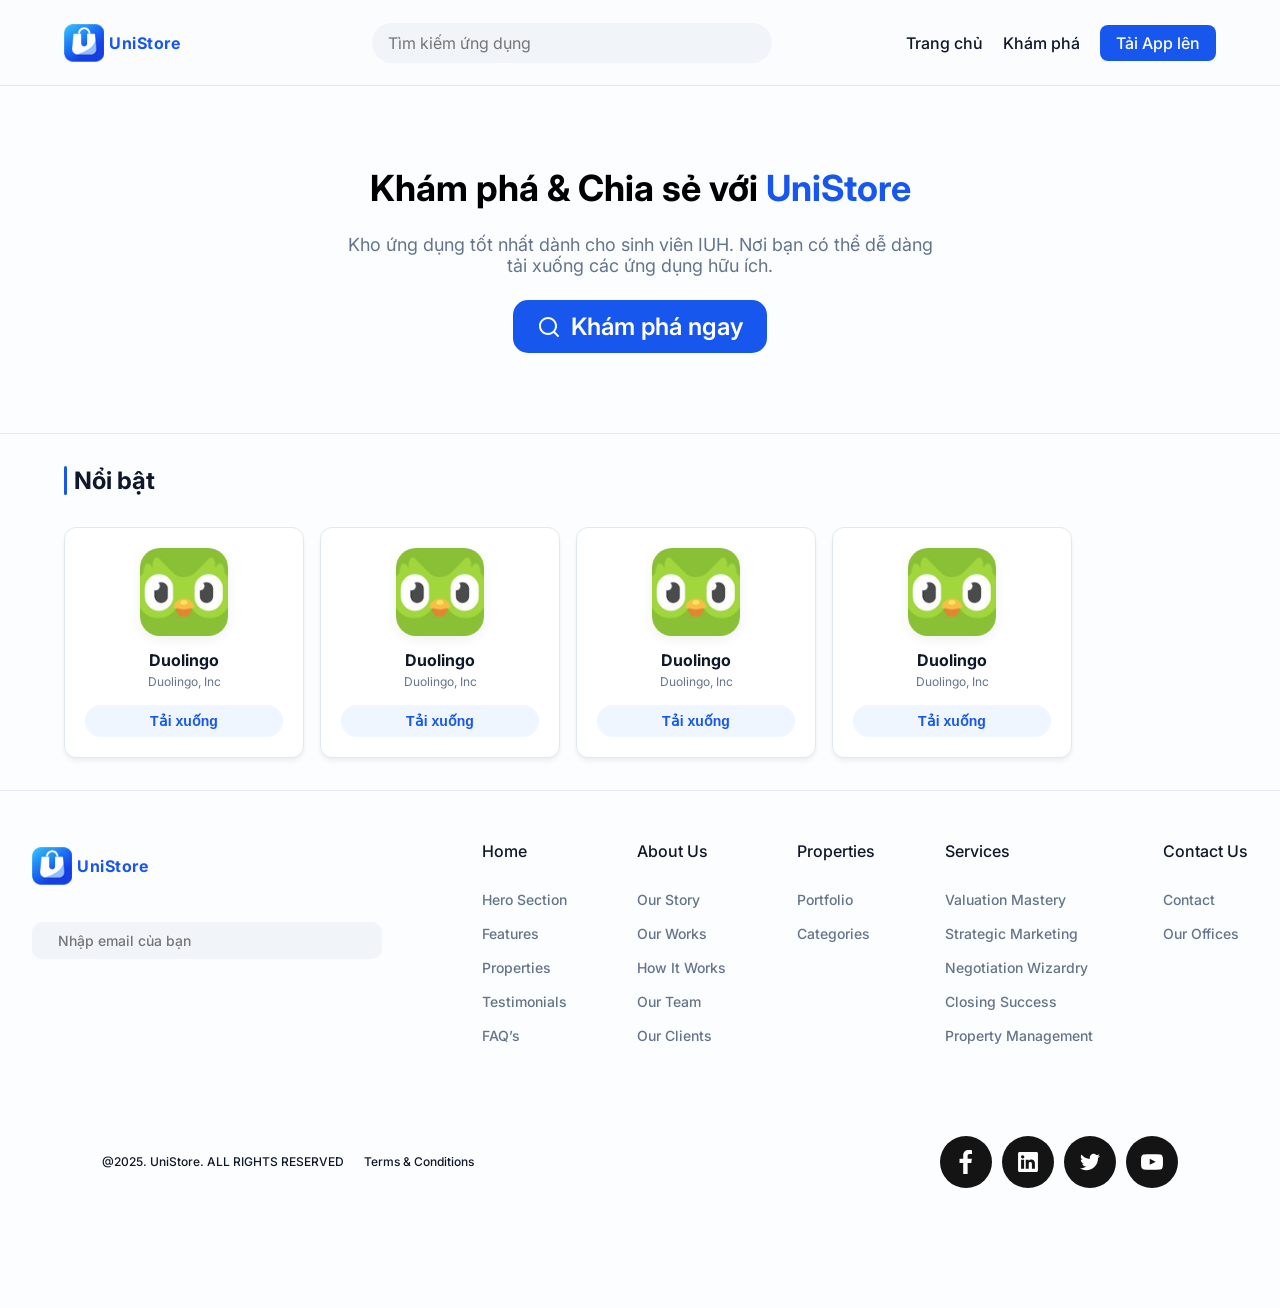
==== pages/home/index.html @ 55486a6e "fhf" ====
<!DOCTYPE html>
<html lang="en">
<head>
    <meta charset="UTF-8">
    <meta name="viewport" content="width=device-width, initial-scale=1.0">
    <link rel="stylesheet" href="../../share/css/main.css">
    <link rel="stylesheet" href="../../share/css/header.css">
    <link rel="stylesheet" href="../../share/css/footer.css">
    <link rel="stylesheet" href="home.css">
    <link rel="stylesheet" href="../../share/css/section-app.css">
    <link rel="stylesheet" href="../../share/css/style-footer.css">
    <title>UniStore</title>
</head>
<body>
    <header></header>
    <section class="hero">
        <div class="hero-container">
                <h1 class="hero-title">Khám phá & Chia sẻ với <span>UniStore</span></h1>
                <p class="hero-text">Kho ứng dụng tốt nhất dành cho sinh viên IUH. Nơi bạn có thể dễ dàng tải xuống các ứng dụng hữu ích.</p>
                <a href="../explore/explore.html" class="hero-btn">
                    <div class="hero-btn-ico"></div>
                    <p>Khám phá ngay</p>
                </a>
        </div>
    </section>
    <section class="trend">
        <div class="trend-container">
            <div class="section-title">Nổi bật</div>
            <div class="carousel">
                <div class="carousel-container">
                    <a href="../detail/detail.html" class="carousel-item">
                        <img src="../../share/img/app.jpg" alt="" class="carousel-item-logo">
                        <div class="carousel-item-title">Duolingo</div>
                        <div class="carousel-item-cre">Duolingo, Inc</div>
                        <button class="carousel-item-btn" type="button">Tải xuống</button>
                    </a>
                    <a href="../detail/detail.html" class="carousel-item">
                        <img src="../../share/img/app.jpg" alt="" class="carousel-item-logo">
                        <div class="carousel-item-title">Duolingo</div>
                        <div class="carousel-item-cre">Duolingo, Inc</div>
                        <button class="carousel-item-btn" type="button">Tải xuống</button>
                    </a>
                    <a href="../detail/detail.html" class="carousel-item">
                        <img src="../../share/img/app.jpg" alt="" class="carousel-item-logo">
                        <div class="carousel-item-title">Duolingo</div>
                        <div class="carousel-item-cre">Duolingo, Inc</div>
                        <button class="carousel-item-btn" type="button">Tải xuống</button>
                    </a>
                    <a href="../detail/detail.html" class="carousel-item">
                        <img src="../../share/img/app.jpg" alt="" class="carousel-item-logo">
                        <div class="carousel-item-title">Duolingo</div>
                        <div class="carousel-item-cre">Duolingo, Inc</div>
                        <button class="carousel-item-btn" type="button">Tải xuống</button>
                    </a>



                </div>
            </div>
        </div>
    </section>
    <footer></footer>
    <script src="../../share/js/header.js"></script>    
    <script src="../../share/js/footer.js"></script>
</body>
</html>
---- share/css/main.css ----
@import url('https://fonts.googleapis.com/css2?family=Inter:ital,opsz,wght@0,14..32,100..900;1,14..32,100..900&display=swap');
*{
    padding: 0;
    margin: 0;
    box-sizing: border-box;
}
:root{
    --main-font: "Inter";
    --main-background: #fcfdfe;
    --main-color-title: #0f172a;
    --main-color-text: #64748b;
    --border-hr: #e2e8f0;
    --primary: #1857ee;
    --background-item: #ffffff;
    --border-item: #e2e8f0;
    --button-item: #eff6ff;
}
body{
    background-color: var(--main-background);
}
---- share/css/header.css ----
header{
    width: 100%;
    display: flex;
    justify-content: center;
    padding: 16px 0;
    background-color: #fbfcfe;
    border-bottom: 1px solid var(--border-hr);
}
.header-container{
    width: 90%;
    max-width: 1280px;
    display: flex;
    justify-content: space-between;
    gap: 50px;
    align-items: center;
}
.logo{
    display: flex;
    gap: 5px;
    align-items: center;
}
.logo img{
    width: 40px;
    height: 40px;
}
.logo p{
    font-weight: 700;
    font-family: var(--main-font);
    font-size: 16px;
    color: var(--primary);
    letter-spacing: 0.5px;
}
.header-search{
    width: 100%;
    max-width: 400px;
}
.header-search input{
    width: 100%;
    padding: 10px 16px;
    font-family: var(--main-font);
    color: var(--main-color-title);
    outline: 0;
    border: #e2e8f0;
    border-radius: 20px;
    background-color: #f1f5f9;
    font-size: 16px;
}
.header-nav{
    display: flex;
    align-items: center;
    gap: 20px;
}
.header-nav a{
    font-family: var(--main-font);
    text-decoration: none;
    font-size: 16px;
    color: var(--main-color-title);
    font-weight: 500;
}
.header-nav a:hover{
    color: var(--primary);
}
.header-nav-upload{
    padding: 8px 16px;
    background-color: var(--primary);
    border-radius: 8px;
    color: white !important;
}
---- pages/home/home.css ----
.hero{
    padding: 80px 0;
    width: 100%;
    display: flex;
    justify-content: center;
    border-bottom: 1px solid var(--border-hr);
}
.hero-container{
    width: 90%;
    max-width: 1280px;
    display: flex;
    justify-content: center;
    flex-direction: column;
    gap: 24px;
    align-items: center;
}
.hero-title{
    font-family: var(--main-font);
    font-size: 36px;
    text-align: center;
}
.hero-title span{
    color: var(--primary);
}
.hero-text{
    width: 100%;
    max-width: 600px;
    font-family: var(--main-font);
    font-size: 18px;
    text-align: justify;
    color: var(--main-color-text);
    text-align: center;
}
.hero-btn{
    cursor: pointer;
    text-decoration: none;
    font-size: 24px;
    font-family: var(--main-font);
    display: flex;
    padding: 12px 24px;
    gap: 10px;
    align-items: center;
    background-color: var(--primary);
    border-radius: 15px;
    transition: all 0.2s ease;
}
.hero-btn-ico{
    width: 24px;
    height: 24px;
    -webkit-mask-image: url(../../img/home/search.svg);
    mask-image: url(../../img/home/search.svg);
    -webkit-mask-position: center;
    mask-position: center;
    -webkit-mask-size: contain;
    mask-size: contain;
    background-color: white;
}
.hero-btn p{
    color: white;
    font-family: var(--main-font);
    font-weight: 600;
}
.hero-btn:hover{
    transform: translateY(-3px);
}
.trend{
    width: 100%;
    display: flex;
    justify-content: center;
    padding: 32px 0;
}
.trend-container{
    width: 90%;
    max-width: 1280px;
    display: flex;
    gap: 32px;
    flex-direction: column;
}
---- share/css/section-app.css ----
.section-title{
    position: relative;
    padding-left: 10px;
    font-family: var(--main-font);
    font-size: 24px;
    font-weight: 700;
    color: var(--main-color-title);
}
.section-title::after{
    position: absolute;
    content: " ";
    width: 3px;
    height: 100%;
    left: 0;
    border-radius: 8px;
    background-color: var(--primary);
}
.carousel{
    width: 100%;
}
.carousel-container{
    width: 100%;
    display: flex;
    gap: 16px;
    flex-wrap: wrap;
}
.carousel-item{
    overflow: hidden;
    width: 100%;
    max-width: 240px;
    padding: 20px;
    border-radius: 12px;
    background-color: var(--background-item);
    text-decoration: none;
    border: 1px solid var(--border-item);
    box-shadow: 0 4px 6px -1px rgba(0, 0, 0, 0.05), 0 2px 4px -1px rgba(0, 0, 0, 0.03);
    display: flex;
    flex-direction: column;
    align-items: center;
    transition: all 0.2s ease;
}
.carousel-item-logo{
    width: 88px;
    height: 88px;
    object-fit: cover;
    border-radius: 20px;
    box-shadow: 0 4px 12px rgba(0, 0, 0, 0.06);
    margin-bottom: 14px;
}
.carousel-item-title{
    font-family: var(--main-font);
    text-align: center;
    font-size: 16px;
    color: var(--main-color-title);
    font-weight: 700;
    margin-bottom: 4px;
}
.carousel-item-cre{
    font-family: var(--main-font);
    font-size: 12px;
    color: var(--main-color-text);
    text-align: center;
    margin-bottom: 16px;
}
.carousel-item-btn{
    display: block;
    width: 100%;
    padding: 8px;
    border-radius: 20px;
    border: 0;
    color: var(--primary);
    background-color: var(--button-item);
    font-size: 14px;
    font-weight: 600;
    transition: all 0.2s ease;
}
.carousel-item:hover{
    transform: translateY(-5px);
    border: 1px solid var(--primary);
}
.carousel-item:hover .carousel-item-btn{
    color: white;
    background-color: var(--primary);
}
.section-top{
    display: flex;
    justify-content: space-between;
    align-items: center;
}
.section-select-all{
    font-family: var(--main-font);
    font-size: 14px;
    font-weight: 600;
    color: var(--primary);
    text-decoration: none;
}
---- share/css/style-footer.css ----
@import url('https://fonts.googleapis.com/css2?family=Inter:ital,opsz,wght@0,14..32,100..900;1,14..32,100..900&display=swap');
*{
    padding: 0;
    margin: 0;
    box-sizing: border-box;
}
:root{
    --main-font: "Inter";
    --main-background: #fcfdfe;
    --main-color-title: #0f172a;
    --main-color-text: #64748b;
    --border-hr: #e2e8f0;
    --primary: #1857ee;
    --background-item: #ffffff;
    --border-item: #e2e8f0;
    --button-item: #eff6ff;
}
footer{

    width: 100%;
    display: flex;
    justify-content: center;
    border-top:1px solid var(--border-hr) ;
}
.footer-container{
    width: 95%;
    max-width: 1280px;
    display: flex;
    flex-direction: column;
    align-items: center;
    gap: 15px;
}
.footer-top{
    width: 100%;
    padding: 48px 0;
    display: flex;
    justify-content: space-between;
    gap: 50px;
}
.footer-top-left{
    width: 100%;
    max-width: 350px;
    display: flex;
    gap: 30px;
    flex-direction: column;
}
.logo{
    width: 174px;
    height: 53px;
    object-fit: cover;
}
.footer-top-left-inp{
    width: 100%;
    padding: 10px 16px;
    font-family: var(--main-font);
    color: var(--main-color-title);
    outline: 0;
    border: #e2e8f0;
    border-radius: 10px;
    background-color: #f1f5f9;
    font-size: 12px;
}

.footer-top-left-inp-email{
    width: 24px;
    height: 24px;
    -webkit-mask-image: url(../img/email.svg);
    mask-image: url(../img/email.svg);
    -webkit-mask-size: contain;
    mask-size: contain;
    -webkit-mask-repeat: no-repeat;
    mask-repeat: no-repeat;
    -webkit-mask-position: center;
    mask-position: center;
    background-color: #999999;
}
.footer-top-left-inp-text{
    width: 100%;
    height: 100%;
    color: #999999;
    padding: 0 10px;
    background-color: transparent;
    border: 0;
    outline: none;
    font-family: var(--main-font);
    font-weight: 500;
    font-size: 14px;
    line-height: 24px;
    letter-spacing: -0.6%;
}
.footer-top-left-inp-send{
    cursor: pointer;
    width: 30px;
    height: 30px;
    -webkit-mask-image: url(../img/send.svg);
    mask-image: url(../img/send.svg);
    -webkit-mask-size: contain;
    mask-size: contain;
    -webkit-mask-repeat: no-repeat;
    mask-repeat: no-repeat;
    -webkit-mask-position: center;
    mask-position: center;
    background-color: white;
}
.footer-top-right{
    width: 100%;
    max-width: 766px;
    display: flex;
    gap: 15px;
    justify-content: space-between;
}
.footer-top-right-box{
    display: flex;
    gap: 30px;
    flex-direction: column;
}
.footer-top-right-box-title{
    font-family: var(--main-font);
    font-weight: 500;
    font-size: 16px;
    line-height: 24px;
    letter-spacing: -0.6%;
    color: var(--main-color-title);
}
.footer-top-right-box-content{
    display: flex;
    flex-direction: column;
    gap: 20px   ;
}
.footer-top-right-box-content p{
    font-family: var(--main-font);
    font-weight: 500;
    font-size: 14px;
    line-height: 14px;
    letter-spacing: -0.6%;
    color: var(--main-color-text);
}
.footer-bottom{
    width: 100%;
    max-width: 1076px;
    padding: 30px 0 120px 0;
    display: flex;
    justify-content: space-between;
    gap: 30px;
    align-items: center;
}
.footer-bottom-content{
    width: 100%;
    display: flex;
    gap: 20px;
    align-items: center;
}
.footer-bottom-content p{
    font-family: var(--main-font);
    font-weight: 500;
    font-size: 12px;
    line-height: 24px;
    letter-spacing: -0.6%;
    text-align: center;
    color: var(--main-color-title);
}
.footer-bottom-icons{
    display: flex;
    gap: 10px;
    align-items: center;
}


@media(max-width: 767px){
    .footer-top{
        gap: 8px;
    }
    .footer-top img{
        width: 108px;
        height: 33px;
    }
    .footer-top p{
        font-size: 10px;
    }
    .footer-bottom{
        flex-direction: column;
        gap: 12px;
    }
    .footer-bottom a{
        font-size: 10px;
    }
}
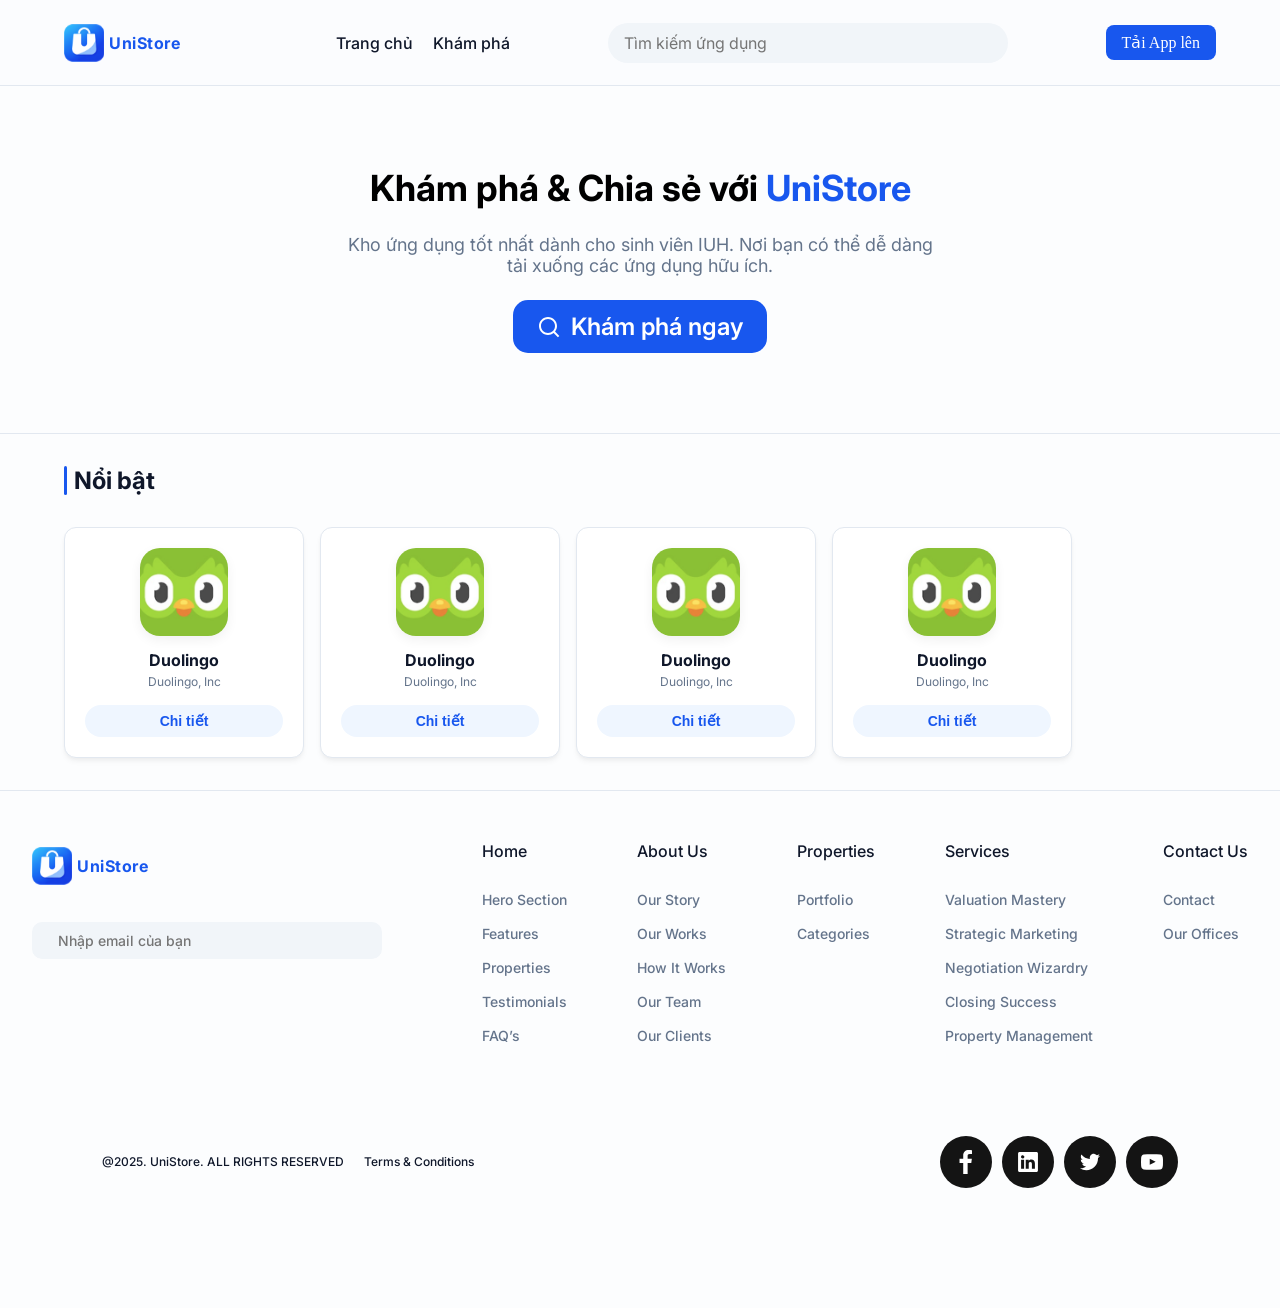
==== commit c6039559: "kkk" ====
--- a/pages/home/index.html
+++ b/pages/home/index.html
@@ -1,7 +1,7 @@
 <!DOCTYPE html>
 <html lang="en">
 <head>
-    <meta charset="UTF-8">
+    <base href="/pages/home/"> <meta charset="UTF-8">
     <meta name="viewport" content="width=device-width, initial-scale=1.0">
     <link rel="stylesheet" href="../../share/css/main.css">
     <link rel="stylesheet" href="../../share/css/header.css">
@@ -32,25 +32,25 @@
                         <img src="../../share/img/app.jpg" alt="" class="carousel-item-logo">
                         <div class="carousel-item-title">Duolingo</div>
                         <div class="carousel-item-cre">Duolingo, Inc</div>
-                        <button class="carousel-item-btn" type="button">Tải xuống</button>
+                        <button class="carousel-item-btn" type="button">Chi tiết</button>
                     </a>
                     <a href="../detail/detail.html" class="carousel-item">
                         <img src="../../share/img/app.jpg" alt="" class="carousel-item-logo">
                         <div class="carousel-item-title">Duolingo</div>
                         <div class="carousel-item-cre">Duolingo, Inc</div>
-                        <button class="carousel-item-btn" type="button">Tải xuống</button>
+                        <button class="carousel-item-btn" type="button">Chi tiết</button>
                     </a>
                     <a href="../detail/detail.html" class="carousel-item">
                         <img src="../../share/img/app.jpg" alt="" class="carousel-item-logo">
                         <div class="carousel-item-title">Duolingo</div>
                         <div class="carousel-item-cre">Duolingo, Inc</div>
-                        <button class="carousel-item-btn" type="button">Tải xuống</button>
+                        <button class="carousel-item-btn" type="button">Chi tiết</button>
                     </a>
                     <a href="../detail/detail.html" class="carousel-item">
                         <img src="../../share/img/app.jpg" alt="" class="carousel-item-logo">
                         <div class="carousel-item-title">Duolingo</div>
                         <div class="carousel-item-cre">Duolingo, Inc</div>
-                        <button class="carousel-item-btn" type="button">Tải xuống</button>
+                        <button class="carousel-item-btn" type="button">Chi tiết</button>
                     </a>
 
 
--- a/share/css/header.css
+++ b/share/css/header.css
@@ -60,6 +60,14 @@
 .header-nav a:hover{
     color: var(--primary);
 }
+.header-nav-btn{
+    display: flex;
+    align-items: center;
+    gap: 20px;
+}
+.header-nav-btn a{
+    text-decoration: none;
+}
 .header-nav-upload{
     padding: 8px 16px;
     background-color: var(--primary);
--- a/share/css/section-app.css
+++ b/share/css/section-app.css
@@ -63,6 +63,7 @@
     margin-bottom: 16px;
 }
 .carousel-item-btn{
+    cursor: pointer;
     display: block;
     width: 100%;
     padding: 8px;
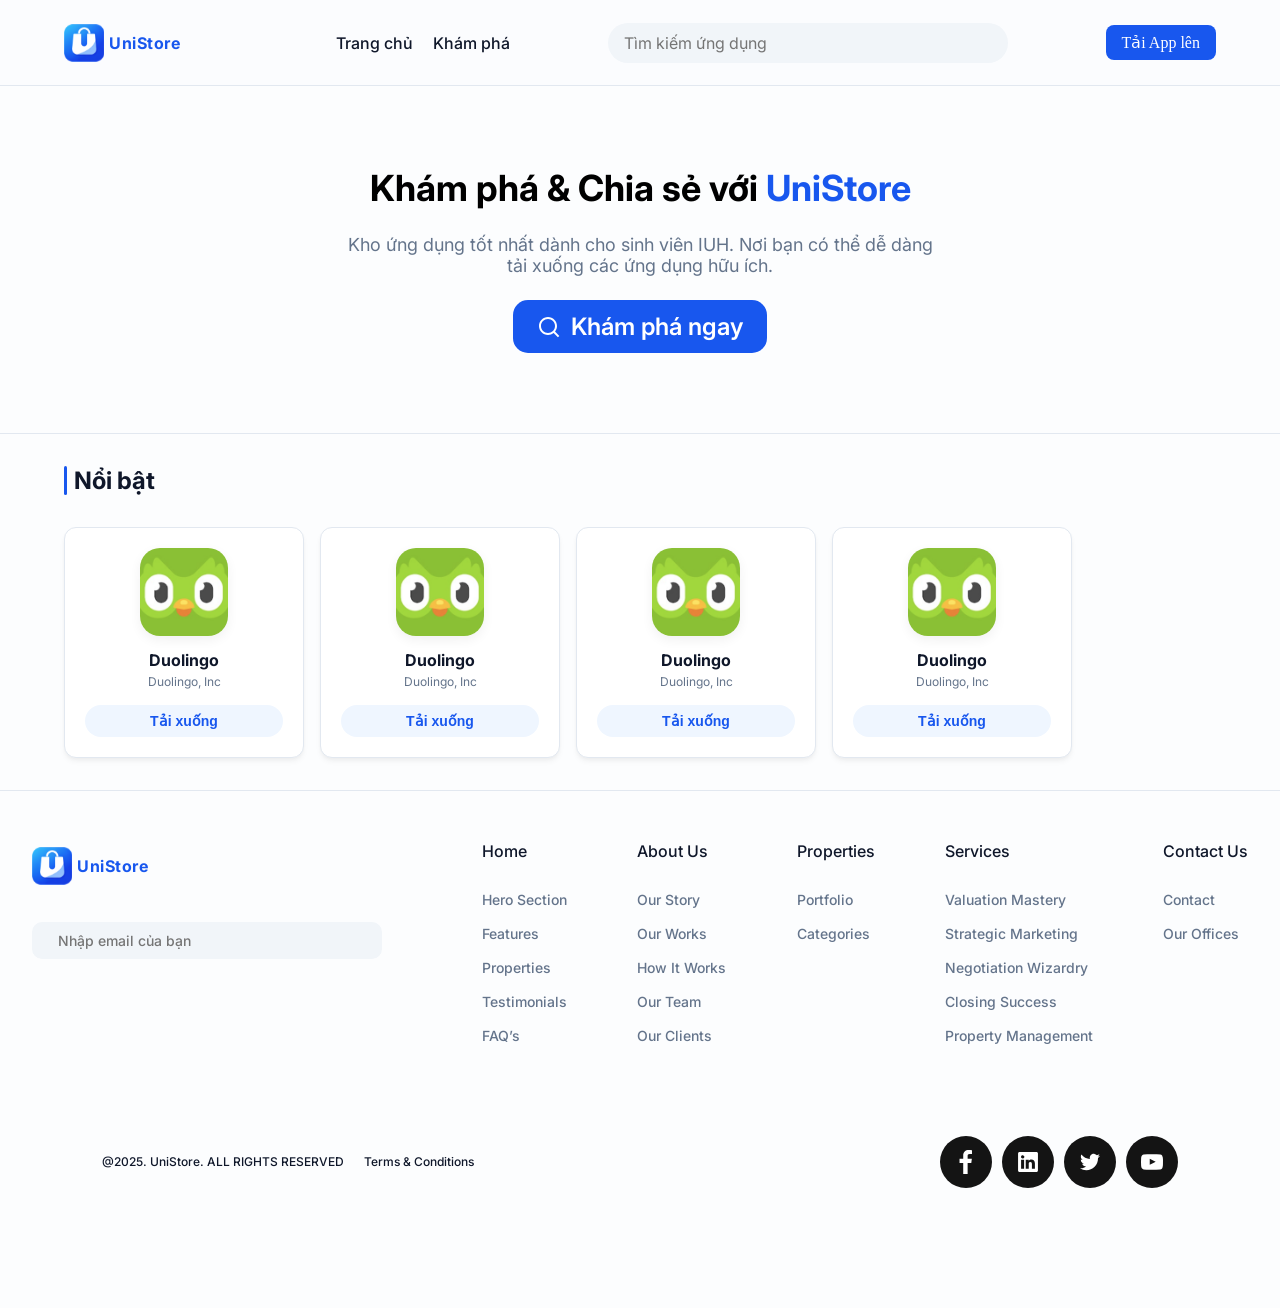
==== commit 9c54f600: "1" ====
--- a/pages/home/index.html
+++ b/pages/home/index.html
@@ -32,29 +32,26 @@
                         <img src="../../share/img/app.jpg" alt="" class="carousel-item-logo">
                         <div class="carousel-item-title">Duolingo</div>
                         <div class="carousel-item-cre">Duolingo, Inc</div>
-                        <button class="carousel-item-btn" type="button">Chi tiết</button>
+                        <button class="carousel-item-btn" type="button">Tải xuống</button>
                     </a>
                     <a href="../detail/detail.html" class="carousel-item">
                         <img src="../../share/img/app.jpg" alt="" class="carousel-item-logo">
                         <div class="carousel-item-title">Duolingo</div>
                         <div class="carousel-item-cre">Duolingo, Inc</div>
-                        <button class="carousel-item-btn" type="button">Chi tiết</button>
+                        <button class="carousel-item-btn" type="button">Tải xuống</button>
                     </a>
                     <a href="../detail/detail.html" class="carousel-item">
                         <img src="../../share/img/app.jpg" alt="" class="carousel-item-logo">
                         <div class="carousel-item-title">Duolingo</div>
                         <div class="carousel-item-cre">Duolingo, Inc</div>
-                        <button class="carousel-item-btn" type="button">Chi tiết</button>
+                        <button class="carousel-item-btn" type="button">Tải xuống</button>
                     </a>
                     <a href="../detail/detail.html" class="carousel-item">
                         <img src="../../share/img/app.jpg" alt="" class="carousel-item-logo">
                         <div class="carousel-item-title">Duolingo</div>
                         <div class="carousel-item-cre">Duolingo, Inc</div>
-                        <button class="carousel-item-btn" type="button">Chi tiết</button>
+                        <button class="carousel-item-btn" type="button">Tải xuống</button>
                     </a>
-
-
-
                 </div>
             </div>
         </div>
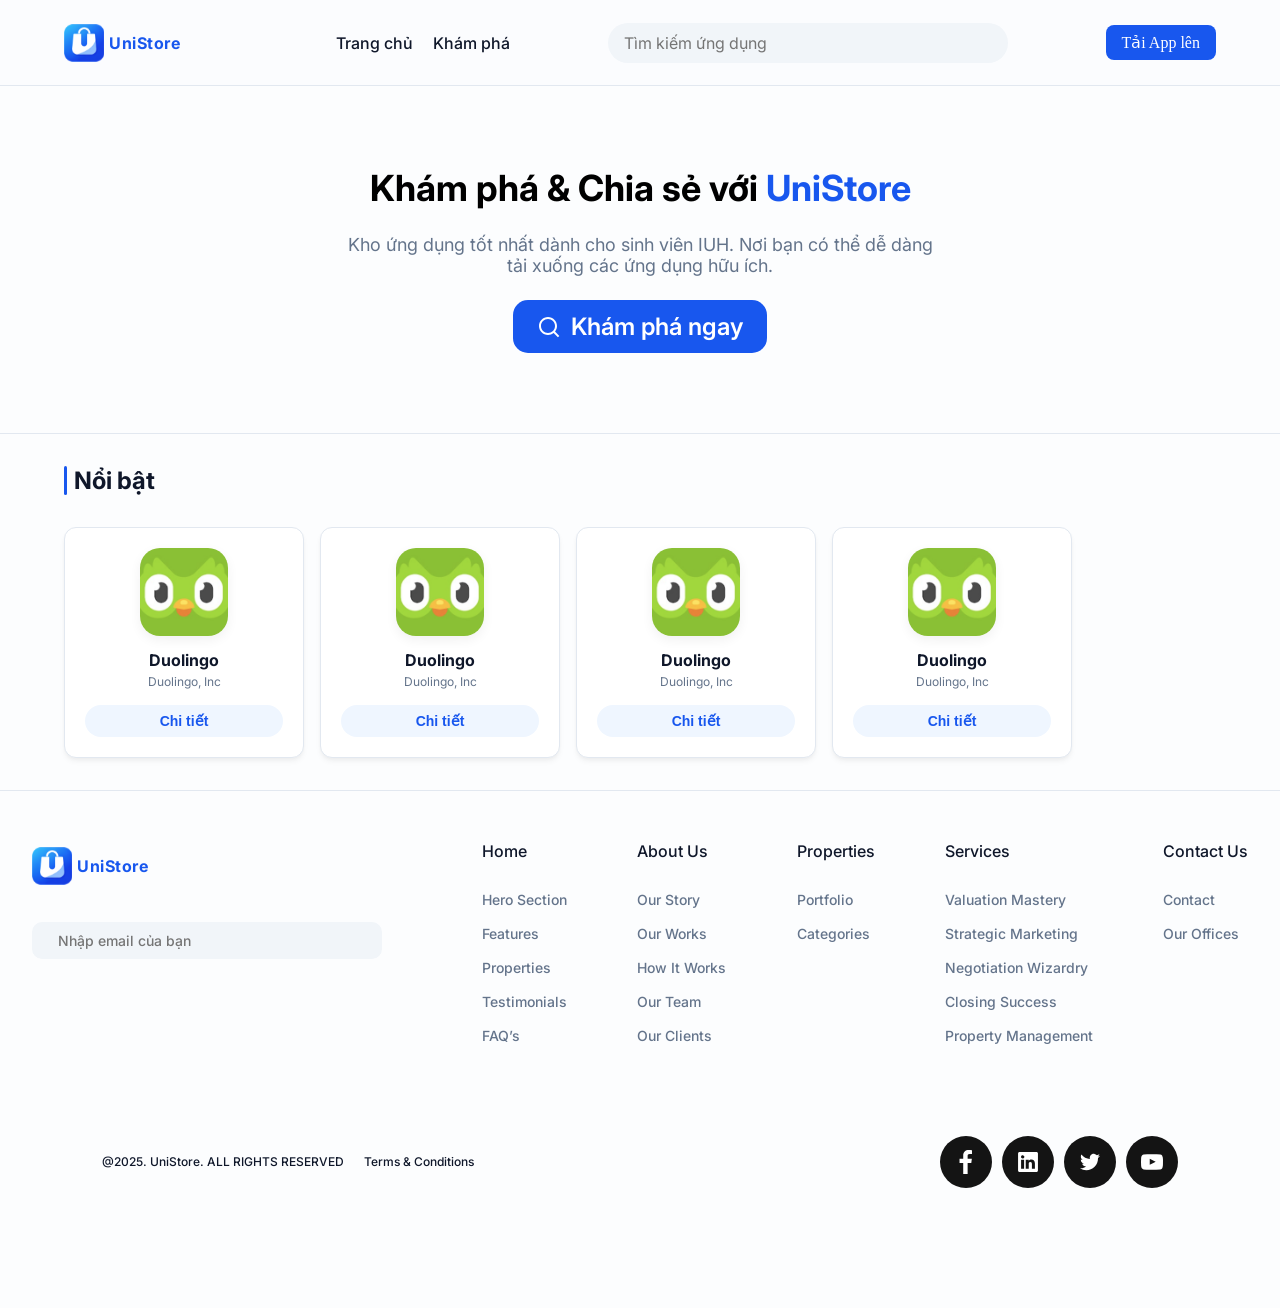
==== commit 7c22b138: "Merge branch 'master' of https://github.com/NNNTFIT/UniStore" ====
--- a/pages/home/index.html
+++ b/pages/home/index.html
@@ -32,25 +32,25 @@
                         <img src="../../share/img/app.jpg" alt="" class="carousel-item-logo">
                         <div class="carousel-item-title">Duolingo</div>
                         <div class="carousel-item-cre">Duolingo, Inc</div>
-                        <button class="carousel-item-btn" type="button">Tải xuống</button>
+                        <button class="carousel-item-btn" type="button">Chi tiết</button>
                     </a>
                     <a href="../detail/detail.html" class="carousel-item">
                         <img src="../../share/img/app.jpg" alt="" class="carousel-item-logo">
                         <div class="carousel-item-title">Duolingo</div>
                         <div class="carousel-item-cre">Duolingo, Inc</div>
-                        <button class="carousel-item-btn" type="button">Tải xuống</button>
+                        <button class="carousel-item-btn" type="button">Chi tiết</button>
                     </a>
                     <a href="../detail/detail.html" class="carousel-item">
                         <img src="../../share/img/app.jpg" alt="" class="carousel-item-logo">
                         <div class="carousel-item-title">Duolingo</div>
                         <div class="carousel-item-cre">Duolingo, Inc</div>
-                        <button class="carousel-item-btn" type="button">Tải xuống</button>
+                        <button class="carousel-item-btn" type="button">Chi tiết</button>
                     </a>
                     <a href="../detail/detail.html" class="carousel-item">
                         <img src="../../share/img/app.jpg" alt="" class="carousel-item-logo">
                         <div class="carousel-item-title">Duolingo</div>
                         <div class="carousel-item-cre">Duolingo, Inc</div>
-                        <button class="carousel-item-btn" type="button">Tải xuống</button>
+                        <button class="carousel-item-btn" type="button">Chi tiết</button>
                     </a>
                 </div>
             </div>
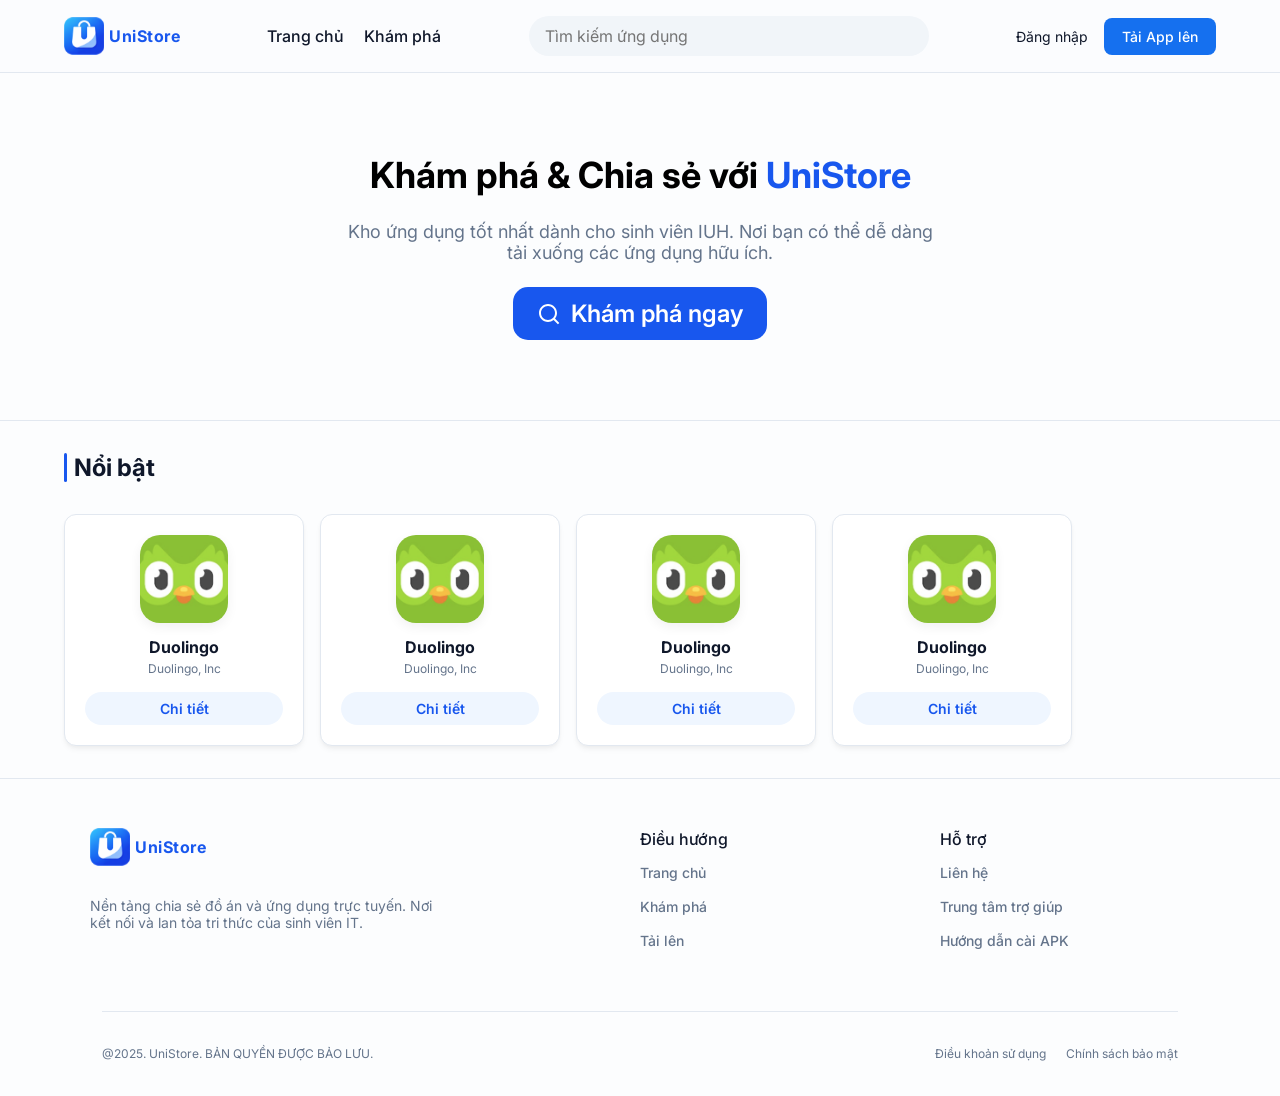
==== commit 7c59dc8b: "1" ====
--- a/pages/home/index.html
+++ b/pages/home/index.html
@@ -59,5 +59,6 @@
     <footer></footer>
     <script src="../../share/js/header.js"></script>    
     <script src="../../share/js/footer.js"></script>
+    <script src="../home/home.js"></script>
 </body>
 </html>
--- a/share/css/header.css
+++ b/share/css/header.css
@@ -1,3 +1,7 @@
+@import url('https://fonts.googleapis.com/css2?family=Inter:ital,opsz,wght@0,14..32,100..900;1,14..32,100..900&display=swap');
+*{
+    font-family: 'Inter' ;
+}
 header{
     width: 100%;
     display: flex;
@@ -15,6 +19,8 @@
     align-items: center;
 }
 .logo{
+    cursor: pointer;
+    text-decoration: none;
     display: flex;
     gap: 5px;
     align-items: center;
@@ -73,4 +79,100 @@
     background-color: var(--primary);
     border-radius: 8px;
     color: white !important;
+    font-size: 14px;
+}
+.header-nav-login{
+    font-family: var(--main-font);
+    text-decoration: none;
+    font-size: 14px;
+    color: var(--main-color-title);
+    font-weight: 400;
+}
+.header-nav-login:hover{
+     color: var(--primary);
+}
+.header-nav-btn {
+    display: flex;
+    align-items: center;
+    gap: 16px;
+}
+
+.header-nav-upload {
+    padding: 10px 18px;
+    background-color: #1570EF;
+    border-radius: 8px;
+    color: white !important;
+    font-size: 14px;
+    font-weight: 500;
+    transition: all 0.3s ease;
+}
+
+.header-nav-upload:hover {
+    background-color: #1056b3;
+    box-shadow: 0 4px 12px rgba(21, 112, 239, 0.3);
+}
+
+.user-profile {
+    position: relative;
+    display: flex;
+    align-items: center;
+}
+
+.user-avatar {
+    width: 42px;
+    height: 42px;
+    border-radius: 50%;
+    cursor: pointer;
+    object-fit: cover;
+    transition: all 0.3s ease;
+    background: #f0f0f0;
+}
+
+.user-avatar:hover {
+    border-color: #08326c;
+    transform: scale(1.05);
+}
+
+.dropdown-content {
+    display: none;
+    position: absolute;
+    right: 0;
+    top: 55px;
+    background-color: #ffffff;
+    min-width: 180px;
+    box-shadow: 0 10px 25px rgba(0, 0, 0, 0.1), 0 4px 6px rgba(0, 0, 0, 0.05);
+    z-index: 100;
+    border-radius: 12px;
+    border: 1px solid rgba(0, 0, 0, 0.05);
+    overflow: hidden;
+    padding: 6px 0;
+}
+
+.dropdown-content a {
+    color: #344054;
+    padding: 12px 20px;
+    text-decoration: none;
+    display: flex;
+    align-items: center;
+    font-size: 14px;
+    font-weight: 400;
+    transition: background 0.2s ease;
+}
+
+.dropdown-content a:hover {
+    background-color: #f9fafb;
+    color: #1570EF;
+}
+
+.dropdown-content a:last-child {
+    border-top: 1px solid #f2f4f7;
+    color: #d92d20;
+}
+
+.dropdown-content a:last-child:hover {
+    background-color: #fff1f0;
+}
+
+.show {
+    display: block;
 }
--- a/share/css/style-footer.css
+++ b/share/css/style-footer.css
@@ -16,7 +16,6 @@
     --button-item: #eff6ff;
 }
 footer{
-
     width: 100%;
     display: flex;
     justify-content: center;
@@ -24,7 +23,7 @@
 }
 .footer-container{
     width: 95%;
-    max-width: 1280px;
+    max-width: 1100px;
     display: flex;
     flex-direction: column;
     align-items: center;
@@ -33,8 +32,8 @@
 .footer-top{
     width: 100%;
     padding: 48px 0;
-    display: flex;
-    justify-content: space-between;
+    display: grid;
+    grid-template-columns: 2fr 1fr 1fr;
     gap: 50px;
 }
 .footer-top-left{
@@ -44,74 +43,22 @@
     gap: 30px;
     flex-direction: column;
 }
-.logo{
-    width: 174px;
-    height: 53px;
-    object-fit: cover;
-}
-.footer-top-left-inp{
+.footer-top-left-text{
     width: 100%;
-    padding: 10px 16px;
     font-family: var(--main-font);
-    color: var(--main-color-title);
-    outline: 0;
-    border: #e2e8f0;
-    border-radius: 10px;
-    background-color: #f1f5f9;
-    font-size: 12px;
+    font-size: 14px;
+    color: var(--main-color-text);
 }
 
-.footer-top-left-inp-email{
-    width: 24px;
-    height: 24px;
-    -webkit-mask-image: url(../img/email.svg);
-    mask-image: url(../img/email.svg);
-    -webkit-mask-size: contain;
-    mask-size: contain;
-    -webkit-mask-repeat: no-repeat;
-    mask-repeat: no-repeat;
-    -webkit-mask-position: center;
-    mask-position: center;
-    background-color: #999999;
-}
-.footer-top-left-inp-text{
-    width: 100%;
-    height: 100%;
-    color: #999999;
-    padding: 0 10px;
-    background-color: transparent;
-    border: 0;
-    outline: none;
-    font-family: var(--main-font);
-    font-weight: 500;
-    font-size: 14px;
-    line-height: 24px;
-    letter-spacing: -0.6%;
-}
-.footer-top-left-inp-send{
-    cursor: pointer;
-    width: 30px;
-    height: 30px;
-    -webkit-mask-image: url(../img/send.svg);
-    mask-image: url(../img/send.svg);
-    -webkit-mask-size: contain;
-    mask-size: contain;
-    -webkit-mask-repeat: no-repeat;
-    mask-repeat: no-repeat;
-    -webkit-mask-position: center;
-    mask-position: center;
-    background-color: white;
-}
+
 .footer-top-right{
-    width: 100%;
-    max-width: 766px;
     display: flex;
-    gap: 15px;
+    gap: 30px;
     justify-content: space-between;
 }
 .footer-top-right-box{
     display: flex;
-    gap: 30px;
+    gap: 15px;
     flex-direction: column;
 }
 .footer-top-right-box-title{
@@ -127,44 +74,62 @@
     flex-direction: column;
     gap: 20px   ;
 }
-.footer-top-right-box-content p{
+.footer-top-right-box-content a{
     font-family: var(--main-font);
     font-weight: 500;
     font-size: 14px;
     line-height: 14px;
     letter-spacing: -0.6%;
+    text-decoration: none;
     color: var(--main-color-text);
+}
+.footer-top-right-box-content a:hover{
+    color: var(--primary);
 }
 .footer-bottom{
     width: 100%;
     max-width: 1076px;
-    padding: 30px 0 120px 0;
+    padding: 30px 0 30px 0;
     display: flex;
     justify-content: space-between;
     gap: 30px;
     align-items: center;
+    border-top: 1px solid var(--border-item);
 }
 .footer-bottom-content{
     width: 100%;
     display: flex;
     gap: 20px;
+    justify-content: space-between;
     align-items: center;
 }
 .footer-bottom-content p{
     font-family: var(--main-font);
-    font-weight: 500;
+    font-weight: 400;
     font-size: 12px;
     line-height: 24px;
     letter-spacing: -0.6%;
     text-align: center;
-    color: var(--main-color-title);
+    color: var(--main-color-text);
 }
-.footer-bottom-icons{
+.footer-bottom-content-right{
     display: flex;
-    gap: 10px;
+    gap: 20px;
     align-items: center;
 }
-
+.footer-bottom-content-right a{
+    font-family: var(--main-font);
+    font-weight: 400;
+    font-size: 12px;
+    line-height: 24px;
+    letter-spacing: -0.6%;
+    text-align: center;
+    color: var(--main-color-text);
+    text-decoration: none;
+}
+.footer-bottom-content-right a:hover{
+    color: var(--primary);
+}
 
 @media(max-width: 767px){
     .footer-top{
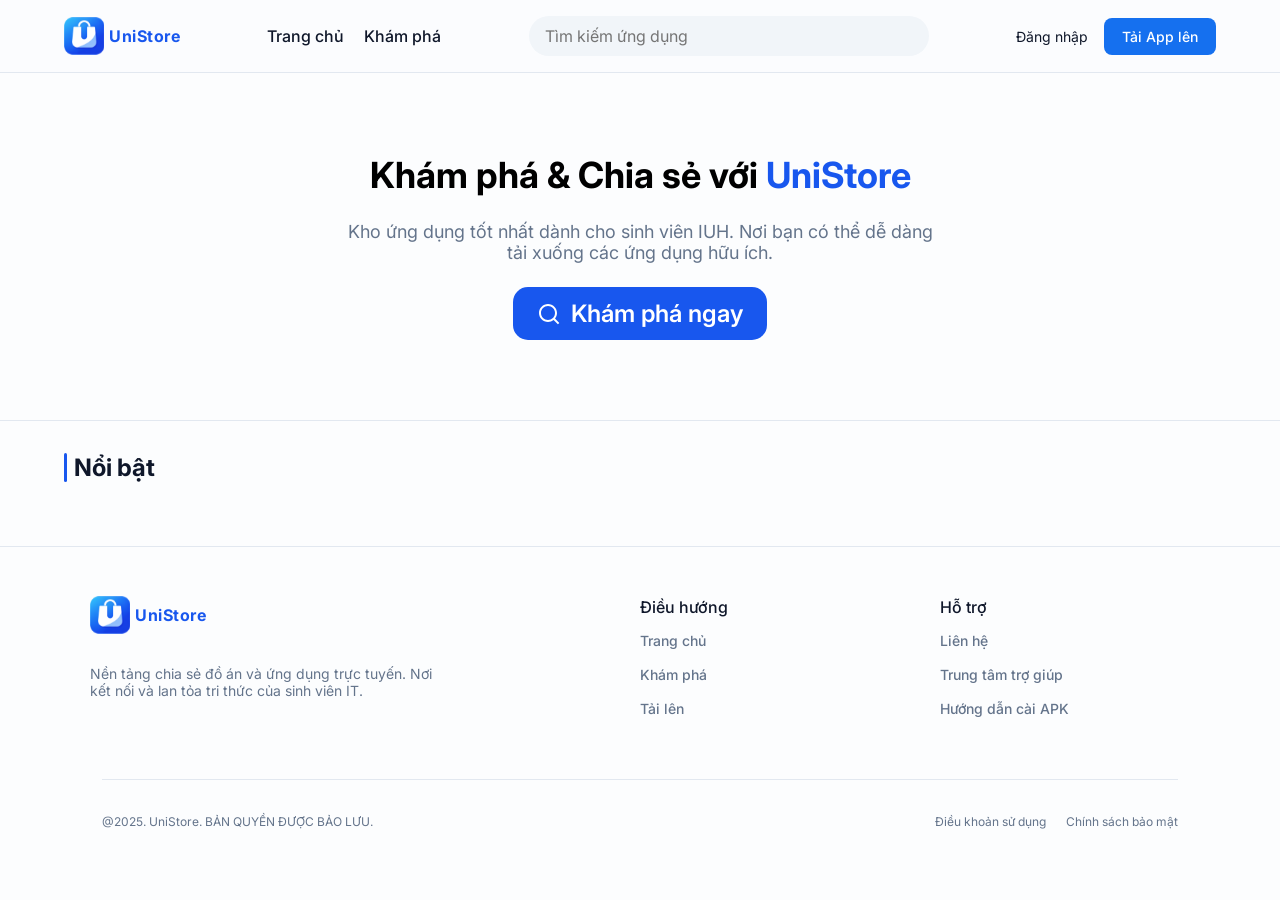
==== commit d94b7baa: "push nè má" ====
--- a/pages/home/index.html
+++ b/pages/home/index.html
@@ -28,30 +28,6 @@
             <div class="section-title">Nổi bật</div>
             <div class="carousel">
                 <div class="carousel-container">
-                    <a href="../detail/detail.html" class="carousel-item">
-                        <img src="../../share/img/app.jpg" alt="" class="carousel-item-logo">
-                        <div class="carousel-item-title">Duolingo</div>
-                        <div class="carousel-item-cre">Duolingo, Inc</div>
-                        <button class="carousel-item-btn" type="button">Chi tiết</button>
-                    </a>
-                    <a href="../detail/detail.html" class="carousel-item">
-                        <img src="../../share/img/app.jpg" alt="" class="carousel-item-logo">
-                        <div class="carousel-item-title">Duolingo</div>
-                        <div class="carousel-item-cre">Duolingo, Inc</div>
-                        <button class="carousel-item-btn" type="button">Chi tiết</button>
-                    </a>
-                    <a href="../detail/detail.html" class="carousel-item">
-                        <img src="../../share/img/app.jpg" alt="" class="carousel-item-logo">
-                        <div class="carousel-item-title">Duolingo</div>
-                        <div class="carousel-item-cre">Duolingo, Inc</div>
-                        <button class="carousel-item-btn" type="button">Chi tiết</button>
-                    </a>
-                    <a href="../detail/detail.html" class="carousel-item">
-                        <img src="../../share/img/app.jpg" alt="" class="carousel-item-logo">
-                        <div class="carousel-item-title">Duolingo</div>
-                        <div class="carousel-item-cre">Duolingo, Inc</div>
-                        <button class="carousel-item-btn" type="button">Chi tiết</button>
-                    </a>
                 </div>
             </div>
         </div>
--- a/share/css/header.css
+++ b/share/css/header.css
@@ -116,6 +116,7 @@
     position: relative;
     display: flex;
     align-items: center;
+    gap: 8px;
 }
 
 .user-avatar {
@@ -126,6 +127,16 @@
     object-fit: cover;
     transition: all 0.3s ease;
     background: #f0f0f0;
+}
+
+.user-name {
+    font-size: 14px;
+    font-weight: 500;
+    color: var(--main-color-title);
+    max-width: 100px;
+    overflow: hidden;
+    text-overflow: ellipsis;
+    white-space: nowrap;
 }
 
 .user-avatar:hover {
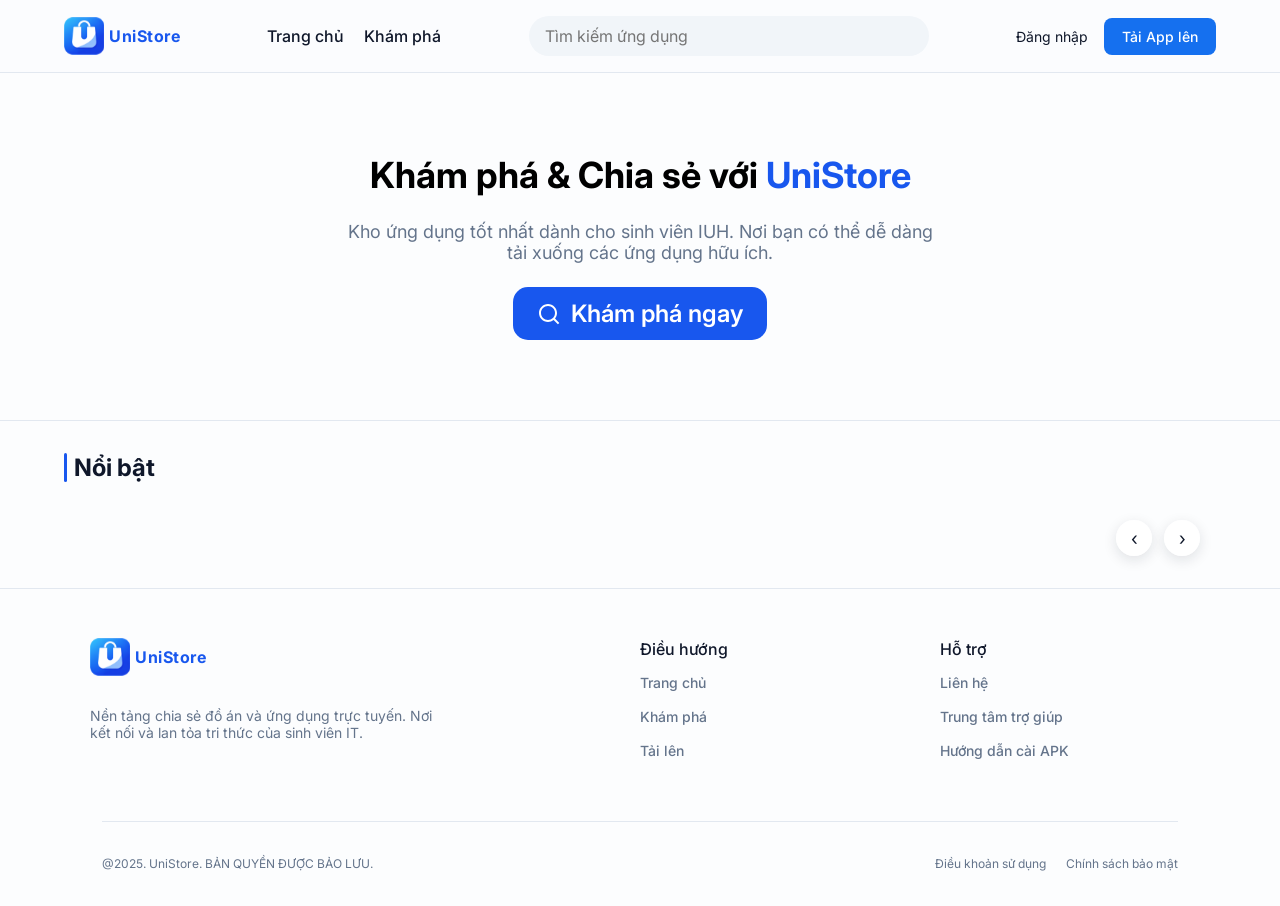
==== commit 5ce674fb: "admin" ====
--- a/pages/home/index.html
+++ b/pages/home/index.html
@@ -27,6 +27,10 @@
         <div class="trend-container">
             <div class="section-title">Nổi bật</div>
             <div class="carousel">
+                <div class="carousel-controls">
+                    <button class="carousel-button carousel-prev" type="button" aria-label="Previous">‹</button>
+                    <button class="carousel-button carousel-next" type="button" aria-label="Next">›</button>
+                </div>
                 <div class="carousel-container">
                 </div>
             </div>
@@ -36,5 +40,6 @@
     <script src="../../share/js/header.js"></script>    
     <script src="../../share/js/footer.js"></script>
     <script src="../home/home.js"></script>
+    <script src="../../share/js/carousel.js"></script>
 </body>
 </html>
--- a/share/css/header.css
+++ b/share/css/header.css
@@ -17,6 +17,57 @@
     justify-content: space-between;
     gap: 50px;
     align-items: center;
+}
+.hamburger {
+    display: none;
+    flex-direction: column;
+    cursor: pointer;
+    gap: 4px;
+}
+.hamburger span {
+    width: 25px;
+    height: 3px;
+    background-color: var(--main-color-title);
+    transition: all 0.3s ease;
+}
+.hamburger.active span:nth-child(1) {
+    transform: rotate(45deg) translate(5px, 5px);
+}
+.hamburger.active span:nth-child(2) {
+    opacity: 0;
+}
+.hamburger.active span:nth-child(3) {
+    transform: rotate(-45deg) translate(7px, -6px);
+}
+.mobile-menu {
+    display: none;
+    position: absolute;
+    top: 100%;
+    left: 0;
+    width: 100%;
+    background-color: #fbfcfe;
+    border-top: 1px solid var(--border-hr);
+    padding: 20px;
+    box-shadow: 0 4px 6px rgba(0, 0, 0, 0.1);
+    z-index: 1000;
+}
+.mobile-menu.active {
+    display: block;
+}
+.mobile-menu .header-nav {
+    flex-direction: column;
+    gap: 16px;
+    align-items: flex-start;
+}
+.mobile-menu .header-nav-btn {
+    flex-direction: column;
+    gap: 12px;
+    align-items: flex-start;
+    width: 100%;
+}
+.mobile-menu .header-nav-upload {
+    width: 100%;
+    text-align: center;
 }
 .logo{
     cursor: pointer;
@@ -75,6 +126,7 @@
     text-decoration: none;
 }
 .header-nav-upload{
+    flex-shrink: 0;
     padding: 8px 16px;
     background-color: var(--primary);
     border-radius: 8px;
@@ -186,4 +238,97 @@
 
 .show {
     display: block;
+}
+
+/* Responsive Design */
+@media (max-width: 768px) {
+    header {
+        padding: 12px 0;
+    }
+    .header-container {
+        gap: 20px;
+        flex-wrap: wrap;
+    }
+    .logo p {
+        font-size: 14px;
+    }
+    .header-search {
+        max-width: 300px;
+        order: 3;
+        width: 100%;
+    }
+    .header-nav {
+        gap: 16px;
+    }
+    .header-nav a {
+        font-size: 14px;
+    }
+    .header-nav-btn {
+        gap: 12px;
+    }
+    .header-nav-upload {
+        padding: 8px 14px;
+        font-size: 13px;
+    }
+    .header-nav-login {
+        font-size: 13px;
+    }
+    .user-name {
+        max-width: 80px;
+        font-size: 13px;
+    }
+    .user-avatar {
+        width: 36px;
+        height: 36px;
+    }
+}
+
+@media (max-width: 480px) {
+    header {
+        padding: 10px 0;
+    }
+    .header-container {
+        gap: 16px;
+    }
+    .logo img {
+        width: 32px;
+        height: 32px;
+    }
+    .logo p {
+        font-size: 12px;
+    }
+    .header-search {
+        max-width: 100%;
+        order: 4;
+    }
+    .header-nav {
+        gap: 12px;
+        flex-wrap: wrap;
+        justify-content: center;
+    }
+    .header-nav a {
+        font-size: 12px;
+    }
+    .header-nav-btn {
+        gap: 8px;
+        flex-wrap: wrap;
+    }
+    .header-nav-upload {
+        padding: 6px 12px;
+        font-size: 12px;
+    }
+    .header-nav-login {
+        font-size: 12px;
+    }
+    .user-profile {
+        gap: 6px;
+    }
+    .user-name {
+        max-width: 60px;
+        font-size: 12px;
+    }
+    .user-avatar {
+        width: 30px;
+        height: 30px;
+    }
 }
--- a/pages/home/home.css
+++ b/pages/home/home.css
@@ -67,7 +67,7 @@
     width: 100%;
     display: flex;
     justify-content: center;
-    padding: 32px 0;
+    padding: 32px 0 64px 0;
 }
 .trend-container{
     width: 90%;
@@ -76,3 +76,56 @@
     gap: 32px;
     flex-direction: column;
 }
+
+/* Responsive Design */
+@media (max-width: 768px) {
+    .hero {
+        padding: 60px 0;
+    }
+    .hero-container {
+        gap: 20px;
+    }
+    .hero-title {
+        font-size: 28px;
+    }
+    .hero-text {
+        font-size: 16px;
+        max-width: 500px;
+    }
+    .hero-btn {
+        font-size: 20px;
+        padding: 10px 20px;
+    }
+    .trend {
+        padding: 24px 0;
+    }
+    .trend-container {
+        gap: 24px;
+    }
+}
+
+@media (max-width: 480px) {
+    .hero {
+        padding: 40px 0;
+    }
+    .hero-container {
+        gap: 16px;
+    }
+    .hero-title {
+        font-size: 24px;
+    }
+    .hero-text {
+        font-size: 14px;
+        max-width: 100%;
+    }
+    .hero-btn {
+        font-size: 18px;
+        padding: 8px 16px;
+    }
+    .trend {
+        padding: 16px 0;
+    }
+    .trend-container {
+        gap: 16px;
+    }
+}
--- a/share/css/section-app.css
+++ b/share/css/section-app.css
@@ -17,18 +17,64 @@
 }
 .carousel{
     width: 100%;
-}
+
+    position: relative;
+}
+.carousel-controls{
+    position: absolute;
+    bottom: -50px;
+    right: 16px;
+    transform: translateY(-50%);
+    display: flex;
+    gap: 8px;
+    z-index: 2;
+}
+.carousel-button{
+    display: flex;
+    align-items: center;
+    justify-content: center;
+    width: 36px;
+    height: 36px;
+    border: none;
+    border-radius: 50%;
+    background-color: rgba(255, 255, 255, 0.92);
+    color: var(--main-color-title);
+    font-size: 18px;
+    cursor: pointer;
+    transition: all 0.2s ease;
+    box-shadow: 0 4px 14px rgba(15, 23, 42, 0.12);
+}
+.carousel-button:hover{
+    background-color: var(--primary);
+    color: white;
+}
+.carousel-button:focus{
+    outline: 2px solid var(--primary);
+    outline-offset: 2px;
+}
+.carousel-prev{
+    margin-right: 4px;
+}
+
 .carousel-container{
     width: 100%;
     display: flex;
     gap: 16px;
-    flex-wrap: wrap;
+    flex-wrap: nowrap;
+    overflow-x: auto;
+    scroll-snap-type: x mandatory;
+    -webkit-overflow-scrolling: touch;
+    padding-bottom: 10px;
+}
+.carousel-container::-webkit-scrollbar{
+    display: none;
 }
 .carousel-item{
     overflow: hidden;
-    width: 100%;
+    flex: 0 0 240px;
+    min-width: 240px;
+    padding: 20px;
     max-width: 240px;
-    padding: 20px;
     border-radius: 12px;
     background-color: var(--background-item);
     text-decoration: none;
@@ -38,6 +84,7 @@
     flex-direction: column;
     align-items: center;
     transition: all 0.2s ease;
+    scroll-snap-align: start;
 }
 .carousel-item-logo{
     width: 88px;
@@ -76,7 +123,6 @@
     transition: all 0.2s ease;
 }
 .carousel-item:hover{
-    transform: translateY(-5px);
     border: 1px solid var(--primary);
 }
 .carousel-item:hover .carousel-item-btn{
@@ -94,4 +140,97 @@
     font-weight: 600;
     color: var(--primary);
     text-decoration: none;
-}+}
+
+@media (max-width: 1024px) {
+    .carousel-container {
+        flex-wrap: nowrap;
+        overflow-x: auto;
+        scroll-snap-type: x mandatory;
+        -webkit-overflow-scrolling: touch;
+        padding-bottom: 10px;
+    }
+    .carousel-container::-webkit-scrollbar {
+        display: none;
+    }
+    .carousel-item {
+        flex: 0 0 auto;
+        scroll-snap-align: start;
+    }
+}
+
+@media (max-width: 768px) {
+    .section-title {
+        font-size: 20px;
+        padding-left: 8px;
+    }
+    .carousel-container {
+        gap: 12px;
+    }
+    .carousel-item {
+        max-width: 200px;
+        padding: 16px;
+        min-width: 200px;
+    }
+    .carousel-item-logo {
+        width: 70px;
+        height: 70px;
+        margin-bottom: 12px;
+    }
+    .carousel-item-title {
+        font-size: 14px;
+    }
+    .carousel-item-cre {
+        font-size: 11px;
+        margin-bottom: 12px;
+    }
+    .carousel-item-btn {
+        padding: 6px;
+        font-size: 13px;
+    }
+}
+
+@media (max-width: 480px) {
+    .section-title {
+        font-size: 18px;
+        padding-left: 6px;
+    }
+    .section-title::after {
+        width: 2px;
+    }
+    .carousel-container {
+        gap: 8px;
+        justify-content: flex-start;
+    }
+    .carousel-item {
+        max-width: 180px;
+        min-width: 180px;
+        padding: 12px;
+    }
+    .carousel-item-logo {
+        width: 60px;
+        height: 60px;
+        margin-bottom: 10px;
+    }
+    .carousel-item-title {
+        font-size: 13px;
+    }
+    .carousel-item-cre {
+        font-size: 10px;
+        margin-bottom: 10px;
+    }
+    .carousel-item-btn {
+        padding: 5px;
+        font-size: 12px;
+    }
+    .section-select-all {
+        font-size: 13px;
+    }
+}
+
+@media (max-width: 768px) {
+    .carousel-controls {
+        display: none;
+    }
+}
+
--- a/share/css/style-footer.css
+++ b/share/css/style-footer.css
@@ -131,9 +131,26 @@
     color: var(--primary);
 }
 
+@media (max-width: 1024px) {
+    .footer-top {
+        grid-template-columns: 1fr 1fr;
+        gap: 40px;
+    }
+    .footer-top-left {
+        max-width: none;
+    }
+}
+
 @media(max-width: 767px){
     .footer-top{
-        gap: 8px;
+        grid-template-columns: 1fr;
+        gap: 30px;
+    }
+    .footer-top-left{
+        gap: 20px;
+    }
+    .footer-top-left-text{
+        font-size: 13px;
     }
     .footer-top img{
         width: 108px;
@@ -146,6 +163,10 @@
         flex-direction: column;
         gap: 12px;
     }
+    .footer-bottom-content-right{
+        flex-direction: column;
+        gap: 8px;
+    }
     .footer-bottom a{
         font-size: 10px;
     }
